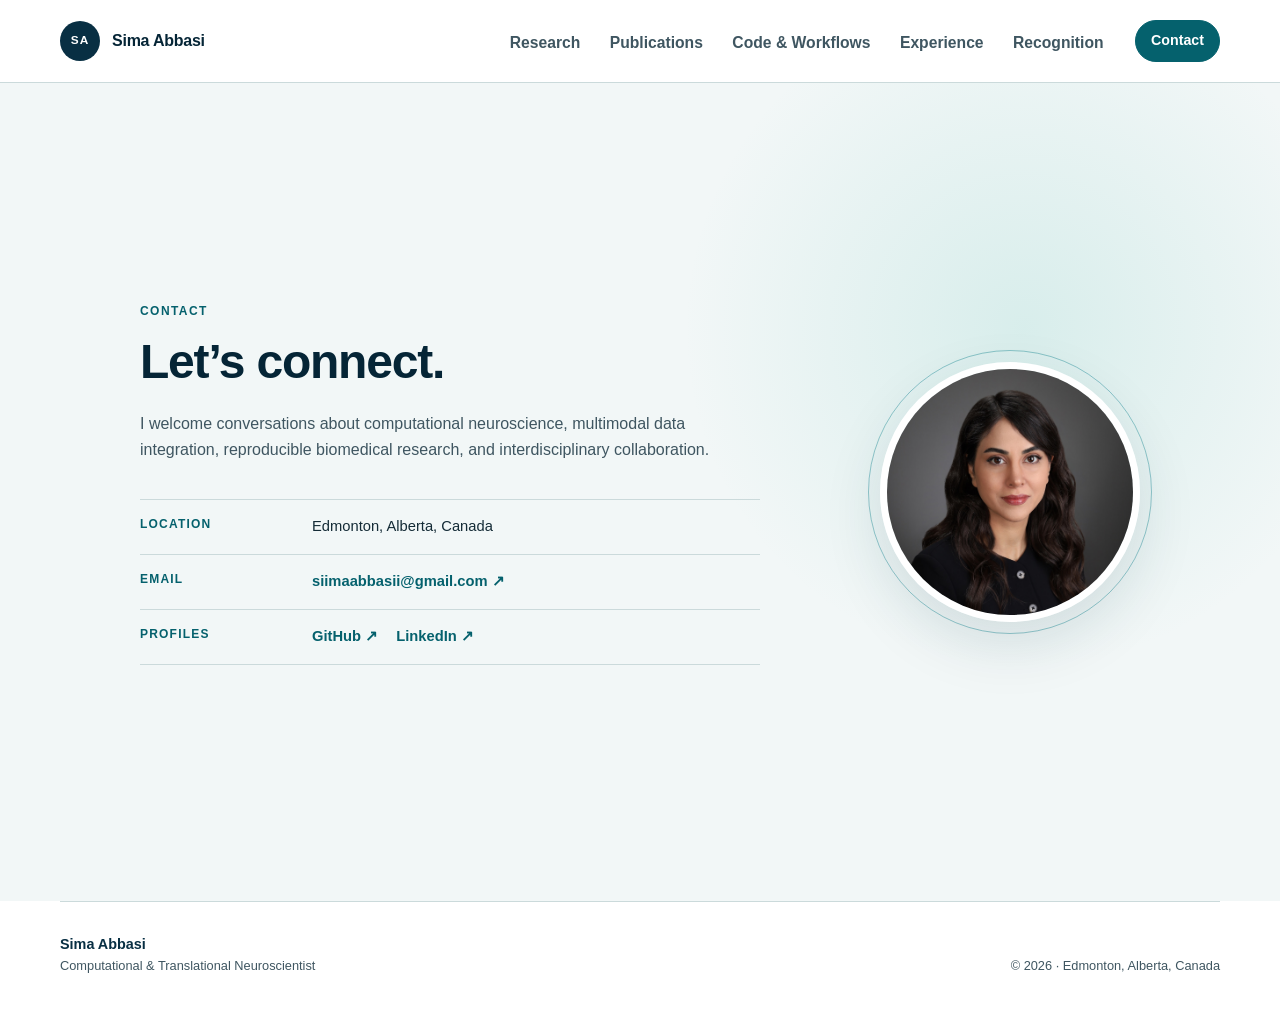
==== contact.html @ 35cd82ed "Redesign professional portfolio website" ====
<!doctype html>
<html lang="en">
<head>
  <meta charset="utf-8">
  <meta name="viewport" content="width=device-width, initial-scale=1">
  <title>Contact | Sima Abbasi</title>
  <meta name="description" content="Contact Sima Abbasi about computational neuroscience, multimodal biomedical research, and scientific collaboration.">
  <meta name="author" content="Sima Abbasi">
  <meta name="theme-color" content="#0b4f6c">
  <meta property="og:type" content="website">
  <meta property="og:title" content="Contact | Sima Abbasi">
  <meta property="og:description" content="Contact and professional profiles for Sima Abbasi.">
  <meta property="og:url" content="https://sabbasii.github.io/contact.html">
  <meta property="og:image" content="https://sabbasii.github.io/images/sima-abbasi-habashi.jpg">
  <link rel="canonical" href="https://sabbasii.github.io/contact.html">
  <link rel="icon" href="favicon.svg" type="image/svg+xml">
  <link rel="stylesheet" href="style.css?v=20260731-9">
</head>
<body class="inner-page">
  <a class="skip-link" href="#main-content">Skip to content</a>
  <header class="site-header">
    <div class="nav-shell">
      <a class="wordmark" href="index.html" aria-label="Sima Abbasi, home">
        <span class="wordmark-mark" aria-hidden="true">SA</span>
        <span>Sima Abbasi</span>
      </a>
      <nav class="site-nav" aria-label="Primary navigation">
        <a href="research.html">Research</a>
        <a href="publications.html">Publications</a>
        <a href="software.html">Code &amp; Workflows</a>
        <a href="experience.html">Experience</a>
        <a href="recognition.html">Recognition</a>
        <a class="nav-contact" href="contact.html" aria-current="page">Contact</a>
      </nav>
    </div>
  </header>

  <main id="main-content">
    <section class="contact-page">
      <div class="contact-page-shell">
        <div>
          <p class="eyebrow">Contact</p>
          <h1>Let’s connect.</h1>
          <p class="contact-page-lede">
            I welcome conversations about computational neuroscience, multimodal data integration,
            reproducible biomedical research, and interdisciplinary collaboration.
          </p>
          <dl class="contact-details">
            <div>
              <dt>Location</dt>
              <dd>Edmonton, Alberta, Canada</dd>
            </div>
            <div>
              <dt>Email</dt>
              <dd><a href="https://mail.google.com/mail/?view=cm&amp;fs=1&amp;to=siimaabbasii@gmail.com" target="_blank" rel="noopener noreferrer">siimaabbasii@gmail.com ↗</a></dd>
            </div>
            <div>
              <dt>Profiles</dt>
              <dd>
                <a href="https://github.com/sabbasii" target="_blank" rel="noopener noreferrer">GitHub ↗</a>
                <a href="https://www.linkedin.com/in/simaabbasi" target="_blank" rel="noopener noreferrer">LinkedIn ↗</a>
              </dd>
            </div>
          </dl>
        </div>
        <div class="contact-portrait-frame">
          <img src="images/sima-abbasi-habashi.jpg" alt="Sima Abbasi" width="1120" height="1400">
        </div>
      </div>
    </section>
  </main>

  <footer class="site-footer">
    <div>
      <p><strong>Sima Abbasi</strong></p>
      <p>Computational &amp; Translational Neuroscientist</p>
    </div>
    <p>© 2026 · Edmonton, Alberta, Canada</p>
  </footer>
</body>
</html>
---- style.css ----
:root {
  --ink: #142b36;
  --ink-soft: #3f5661;
  --navy: #082f43;
  --navy-deep: #052536;
  --teal: #087f8c;
  --teal-dark: #05616d;
  --aqua: #70c7bd;
  --paper: #ffffff;
  --mist: #f2f7f7;
  --tint: #e8f2f2;
  --line: #cbdadb;
  --line-dark: rgba(255, 255, 255, 0.18);
  --white: #ffffff;
  --shadow: 0 22px 60px rgba(8, 47, 67, 0.12);
  --shell: min(1160px, calc(100% - 48px));
  --radius: 3px;
  --font: Inter, ui-sans-serif, -apple-system, BlinkMacSystemFont, "Segoe UI", sans-serif;
  --text-xs: 0.75rem;
  --text-sm: 0.88rem;
  --text-base: 1rem;
  --text-lg: 1.08rem;
  --title-sm: 1.22rem;
  --title-md: clamp(1.65rem, 2.5vw, 2.1rem);
  --title-lg: clamp(2.1rem, 4.5vw, 2.85rem);
  --title-display: clamp(2.35rem, 5vw, 3.15rem);
}

*,
*::before,
*::after {
  box-sizing: border-box;
}

html {
  scroll-behavior: smooth;
}

body {
  margin: 0;
  background: var(--paper);
  color: var(--ink);
  font-family: var(--font);
  font-size: 17px;
  line-height: 1.62;
  -webkit-font-smoothing: antialiased;
  text-rendering: optimizeLegibility;
}

img {
  display: block;
  max-width: 100%;
}

a {
  color: var(--teal-dark);
  text-underline-offset: 0.18em;
  text-decoration-thickness: 1px;
}

a:hover {
  color: var(--navy);
}

:focus-visible {
  outline: 3px solid #f2b84b;
  outline-offset: 4px;
}

p,
h1,
h2,
h3,
dl,
dd {
  margin-top: 0;
}

h1,
h2,
h3 {
  color: var(--navy-deep);
  font-weight: 700;
  letter-spacing: -0.025em;
  line-height: 1.14;
}

h2 {
  font-size: var(--title-md);
}

h3 {
  font-size: var(--title-sm);
}

.skip-link {
  position: fixed;
  z-index: 1000;
  top: 12px;
  left: 12px;
  padding: 10px 16px;
  background: var(--white);
  color: var(--navy);
  font-weight: 700;
  transform: translateY(-160%);
}

.skip-link:focus {
  transform: translateY(0);
}

.visually-hidden {
  position: absolute !important;
  width: 1px !important;
  height: 1px !important;
  padding: 0 !important;
  margin: -1px !important;
  overflow: hidden !important;
  clip: rect(0, 0, 0, 0) !important;
  white-space: nowrap !important;
  border: 0 !important;
}

.site-header {
  position: relative;
  z-index: 20;
  border-bottom: 1px solid var(--line);
  background: rgba(255, 255, 255, 0.97);
}

.nav-shell {
  width: var(--shell);
  min-height: 82px;
  margin: 0 auto;
  display: flex;
  align-items: center;
  justify-content: space-between;
  gap: 36px;
}

.wordmark {
  flex: 0 0 auto;
  display: inline-flex;
  align-items: center;
  gap: 12px;
  color: var(--navy-deep);
  font-size: 1rem;
  font-weight: 750;
  letter-spacing: -0.015em;
  text-decoration: none;
}

.wordmark-mark {
  width: 40px;
  height: 40px;
  display: grid;
  place-items: center;
  border-radius: 50%;
  background: var(--navy);
  color: var(--white);
  font-size: 0.74rem;
  letter-spacing: 0.08em;
}

.site-nav {
  display: flex;
  align-items: center;
  gap: clamp(18px, 2.3vw, 32px);
  font-size: 0.89rem;
  font-weight: 650;
  white-space: nowrap;
}

.site-nav > a:not(.nav-contact) {
  font-size: 0.98rem;
}

.site-nav a {
  position: relative;
  padding: 28px 0 24px;
  color: var(--ink-soft);
  text-decoration: none;
}

.site-nav a::after {
  position: absolute;
  right: 0;
  bottom: -1px;
  left: 0;
  height: 3px;
  background: var(--teal);
  content: "";
  transform: scaleX(0);
  transform-origin: center;
  transition: transform 160ms ease;
}

.site-nav a:hover,
.site-nav a[aria-current="page"] {
  color: var(--navy);
}

.site-nav a:hover::after,
.site-nav a[aria-current="page"]::after {
  transform: scaleX(1);
}

.site-nav .nav-contact {
  margin-left: 2px;
  padding: 8px 15px;
  border: 1px solid var(--teal-dark);
  border-radius: 999px;
  color: var(--teal-dark);
}

.site-nav .nav-contact::after {
  display: none;
}

.site-nav .nav-contact:hover,
.site-nav .nav-contact[aria-current="page"] {
  background: var(--teal-dark);
  color: var(--white);
}

.hero {
  position: relative;
  overflow: hidden;
  border-bottom: 1px solid var(--line);
  background:
    linear-gradient(rgba(8, 127, 140, 0.055) 1px, transparent 1px),
    linear-gradient(90deg, rgba(8, 127, 140, 0.055) 1px, transparent 1px),
    linear-gradient(135deg, #f8fbfb 0%, #eaf3f3 100%);
  background-size: 44px 44px, 44px 44px, auto;
}

.hero::after {
  position: absolute;
  right: -130px;
  bottom: -250px;
  width: 550px;
  height: 550px;
  border: 1px solid rgba(8, 127, 140, 0.18);
  border-radius: 50%;
  content: "";
}

.hero-shell {
  position: relative;
  z-index: 1;
  width: var(--shell);
  min-height: 640px;
  margin: 0 auto;
  padding: 76px 0 78px;
  display: grid;
  grid-template-columns: minmax(0, 1.25fr) minmax(270px, 0.75fr);
  align-items: center;
  gap: clamp(54px, 8vw, 110px);
}

.hero-copy {
  max-width: 720px;
}

.hero-copy h1 {
  margin-bottom: 12px;
  font-size: var(--title-display);
}

.hero-role {
  margin-bottom: 26px;
  color: var(--teal-dark);
  font-size: clamp(1rem, 1.7vw, 1.15rem);
  font-weight: 700;
  letter-spacing: 0.005em;
}

.hero-lede {
  max-width: 690px;
  margin-bottom: 30px;
  color: var(--ink-soft);
  font-size: clamp(1.04rem, 1.55vw, 1.14rem);
  line-height: 1.68;
}

.hero-methods {
  margin-bottom: 32px;
  display: grid;
  gap: 13px;
}

.hero-methods div {
  display: grid;
  grid-template-columns: 150px 1fr;
  gap: 18px;
  padding-top: 12px;
  border-top: 1px solid var(--line);
}

.hero-methods dt,
.eyebrow,
.project-kicker,
.software-topline,
.timeline-date,
.pub-year {
  color: var(--teal-dark);
  font-size: var(--text-xs);
  font-weight: 800;
  letter-spacing: 0.12em;
  text-transform: uppercase;
}

.hero-methods dt {
  font-size: 0.8rem;
}

.hero-methods dd {
  margin-bottom: 0;
  color: var(--ink);
  font-size: 1rem;
  font-weight: 600;
}

.hero-actions {
  display: flex;
  flex-wrap: wrap;
  gap: 12px;
}

.button {
  display: inline-flex;
  min-height: 46px;
  align-items: center;
  justify-content: center;
  padding: 10px 19px;
  border: 1px solid var(--navy);
  border-radius: var(--radius);
  font-size: var(--text-sm);
  font-weight: 750;
  text-decoration: none;
  transition: background 160ms ease, color 160ms ease, transform 160ms ease;
}

.button:hover {
  transform: translateY(-1px);
}

.button-primary {
  background: var(--navy);
  color: var(--white);
}

.button-primary:hover {
  background: var(--teal-dark);
  color: var(--white);
}

.portrait-wrap {
  position: relative;
  justify-self: center;
  width: min(100%, 326px);
  padding-top: 24px;
}

.portrait-frame {
  position: relative;
  width: min(100%, 286px);
  margin: 0 auto;
}

.portrait-accent {
  position: absolute;
  inset: -11px;
  border: 1px solid rgba(8, 127, 140, 0.38);
  border-radius: 50%;
}

.portrait {
  position: relative;
  z-index: 1;
  width: 286px;
  height: 286px;
  aspect-ratio: 1;
  border: 7px solid var(--white);
  border-radius: 50%;
  box-shadow: var(--shadow);
  object-fit: cover;
  object-position: 50% 25%;
}

.portrait-caption {
  position: relative;
  z-index: 2;
  width: calc(100% - 34px);
  margin: -28px auto 0;
  padding: 13px 17px;
  border-left: 3px solid var(--aqua);
  background: var(--navy);
  box-shadow: 0 12px 30px rgba(8, 47, 67, 0.18);
  color: var(--white);
  line-height: 1.35;
}

.portrait-caption span,
.portrait-caption strong {
  display: block;
}

.portrait-caption span {
  color: #b9dad9;
  font-size: 0.74rem;
  letter-spacing: 0.1em;
  text-transform: uppercase;
}

.portrait-caption strong {
  margin-top: 3px;
  font-size: var(--text-sm);
}

.profile-links {
  margin: 25px 0 0;
  padding: 0;
  list-style: none;
  color: var(--ink-soft);
  font-size: 0.84rem;
  text-align: center;
}

.profile-links > li:first-child span {
  color: var(--teal-dark);
  font-weight: 750;
}

.portrait-socials {
  margin-top: 11px;
  display: flex;
  flex-wrap: wrap;
  justify-content: center;
  gap: 8px;
}

.portrait-socials a {
  display: inline-flex;
  min-height: 34px;
  align-items: center;
  padding: 5px 11px;
  border: 1px solid #a9c3c5;
  border-radius: 999px;
  background: rgba(255, 255, 255, 0.74);
  color: var(--navy);
  font-size: 0.77rem;
  font-weight: 750;
  text-decoration: none;
}

.portrait-socials a:hover {
  border-color: var(--teal-dark);
  background: var(--white);
}

.section {
  padding: 88px 0;
}

.section-shell {
  width: var(--shell);
  margin: 0 auto;
}

.section-heading {
  max-width: 760px;
  margin-bottom: 42px;
}

.section-heading h2 {
  margin-bottom: 17px;
}

.section-heading > p:last-child {
  color: var(--ink-soft);
}

.section-intro .section-heading > p:last-child {
  font-size: 1.06rem;
  line-height: 1.68;
}

.eyebrow {
  margin-bottom: 13px;
}

.focus-grid {
  display: grid;
  grid-template-columns: repeat(3, minmax(0, 1fr));
  border-top: 1px solid var(--line);
  border-bottom: 1px solid var(--line);
}

.focus-card {
  min-height: 280px;
  padding: 30px 32px 35px;
  border-right: 1px solid var(--line);
}

.focus-card:last-child {
  border-right: 0;
}

.card-number {
  display: inline-block;
  margin-bottom: 36px;
  color: var(--teal);
  font-family: ui-monospace, SFMono-Regular, Menlo, monospace;
  font-size: 0.82rem;
}

.focus-card h3 {
  margin-bottom: 14px;
  font-size: 1.3rem;
}

.focus-card p {
  margin-bottom: 0;
  color: var(--ink-soft);
  font-size: 1.02rem;
  line-height: 1.66;
}

.section-cta,
.text-link {
  display: inline-flex;
  align-items: center;
  gap: 8px;
  margin-top: 30px;
  color: var(--teal-dark);
  font-size: var(--text-sm);
  font-weight: 800;
  text-decoration: none;
}

.section-cta:hover,
.text-link:hover {
  text-decoration: underline;
}

.page-hero {
  padding: 76px 0 68px;
  border-bottom: 1px solid var(--line);
  background:
    linear-gradient(90deg, rgba(8, 127, 140, 0.055) 1px, transparent 1px),
    linear-gradient(#f8fbfb, #edf5f5);
  background-size: 52px 100%, auto;
}

.page-hero .section-shell {
  max-width: 1160px;
}

.page-hero h1 {
  max-width: 900px;
  margin-bottom: 18px;
  font-size: var(--title-lg);
}

.page-hero p:last-child {
  max-width: 790px;
  margin-bottom: 0;
  color: var(--ink-soft);
  font-size: clamp(0.98rem, 1.5vw, 1.08rem);
}

.page-content {
  min-height: 52vh;
}

.section-tint {
  background: var(--mist);
}

.section-dark,
.page-hero-dark {
  background: var(--navy-deep);
  color: #d8e6e8;
}

.page-hero-dark {
  border-bottom-color: var(--line-dark);
  background:
    linear-gradient(rgba(112, 199, 189, 0.06) 1px, transparent 1px),
    linear-gradient(90deg, rgba(112, 199, 189, 0.06) 1px, transparent 1px),
    var(--navy-deep);
  background-size: 44px 44px;
}

.page-hero-dark h1,
.section-dark h2,
.section-dark h3 {
  color: var(--white);
}

.page-hero-dark p:last-child {
  color: #c7d9dc;
}

.page-hero-dark .eyebrow,
.section-dark .eyebrow {
  color: var(--aqua);
}

.publications-page main {
  overflow: hidden;
  background: #f8fbfb;
}

.publications-page,
.output-hero-shell > *,
.output-card > *,
.output-copy {
  min-width: 0;
}

.publications-page .section-shell {
  width: min(1160px, calc(100vw - 48px));
}

.output-hero {
  position: relative;
  overflow: hidden;
  border-bottom: 0;
  background:
    radial-gradient(circle at 84% 15%, rgba(112, 199, 189, 0.2), transparent 28%),
    linear-gradient(120deg, #052536 0%, #083b4c 68%, #075f67 100%);
  color: #dce9eb;
}

.output-hero::after {
  position: absolute;
  width: 420px;
  height: 420px;
  right: -180px;
  bottom: -280px;
  border: 1px solid rgba(112, 199, 189, 0.28);
  border-radius: 50%;
  box-shadow: 0 0 0 58px rgba(112, 199, 189, 0.035), 0 0 0 116px rgba(112, 199, 189, 0.025);
  content: "";
  pointer-events: none;
}

.output-hero-shell {
  position: relative;
  z-index: 1;
  display: grid;
  grid-template-columns: minmax(0, 1.15fr) minmax(370px, 0.85fr);
  align-items: end;
  gap: 70px;
}

.output-hero h1 {
  max-width: 760px;
  color: var(--white);
}

.output-hero .eyebrow {
  color: var(--aqua);
}

.output-hero > .section-shell > div > p:last-child {
  max-width: 700px;
  margin-bottom: 0;
  color: #c9dade;
}

.output-summary {
  margin: 0;
  display: grid;
  grid-template-columns: repeat(3, 1fr);
  border-top: 1px solid rgba(255, 255, 255, 0.22);
  border-bottom: 1px solid rgba(255, 255, 255, 0.22);
}

.output-summary div {
  padding: 18px 15px 20px;
  border-right: 1px solid rgba(255, 255, 255, 0.16);
}

.output-summary div:first-child {
  padding-left: 0;
}

.output-summary div:last-child {
  padding-right: 0;
  border-right: 0;
}

.output-summary dt {
  color: var(--white);
  font-size: 1.65rem;
  font-weight: 750;
  letter-spacing: -0.04em;
  line-height: 1;
}

.output-summary dd {
  margin: 8px 0 0;
  color: #bcd0d4;
  font-size: 0.78rem;
  font-weight: 650;
  line-height: 1.35;
}

.output-section {
  position: relative;
  background: #f8fbfb;
}

.output-section-heading {
  display: flex;
  align-items: end;
  justify-content: space-between;
  gap: 48px;
  margin-bottom: 34px;
}

.output-section-heading h2 {
  margin-bottom: 9px;
}

.output-section-heading p:last-child {
  margin-bottom: 0;
  color: var(--ink-soft);
  font-size: var(--text-sm);
}

.output-count {
  color: transparent;
  font-size: clamp(3rem, 6vw, 4.8rem);
  font-weight: 800;
  letter-spacing: -0.08em;
  line-height: 0.8;
  -webkit-text-stroke: 1px #a9c8ca;
  user-select: none;
}

.output-list {
  margin: 0;
  padding: 0;
  display: grid;
  gap: 17px;
  list-style: none;
  counter-reset: output;
}

.output-card {
  position: relative;
  display: grid;
  grid-template-columns: 108px minmax(0, 1fr);
  overflow: hidden;
  border: 1px solid #c9dcdc;
  border-radius: 14px;
  background: rgba(255, 255, 255, 0.95);
  box-shadow: 0 12px 32px rgba(8, 47, 67, 0.055);
  transition: border-color 180ms ease, box-shadow 180ms ease, transform 180ms ease;
}

.output-card::before {
  position: absolute;
  top: 0;
  bottom: 0;
  left: 0;
  width: 4px;
  background: linear-gradient(var(--teal), var(--aqua));
  content: "";
}

.output-card:hover {
  border-color: #91bdbf;
  box-shadow: 0 18px 42px rgba(8, 47, 67, 0.105);
  transform: translateY(-2px);
}

.output-marker {
  display: flex;
  flex-direction: column;
  justify-content: space-between;
  padding: 26px 22px 23px 25px;
  border-right: 1px solid #d8e5e5;
  background: linear-gradient(145deg, rgba(232, 242, 242, 0.78), rgba(255, 255, 255, 0.55));
}

.output-number {
  color: #9db5b7;
  font-family: ui-monospace, SFMono-Regular, Menlo, monospace;
  font-size: 0.74rem;
  font-weight: 700;
  letter-spacing: 0.1em;
}

.output-copy {
  padding: 25px 31px 27px;
}

.output-authors,
.output-copy .citation {
  color: var(--ink-soft);
  font-size: var(--text-sm);
}

.output-authors {
  margin-bottom: 7px;
}

.output-authors strong {
  color: var(--teal-dark);
}

.output-copy .publication-title {
  display: inline-block;
  max-width: 970px;
  margin: 0;
  color: var(--navy-deep);
  font-size: 1.04rem;
  font-weight: 750;
  line-height: 1.42;
  text-decoration-color: #8db8bb;
  text-decoration-thickness: 1px;
}

.output-copy p.publication-title {
  display: block;
}

.output-copy .citation {
  margin: 9px 0 0;
}

.doi-link {
  display: inline-block;
  margin-left: 6px;
  color: var(--teal-dark);
  font-family: ui-monospace, SFMono-Regular, Menlo, monospace;
  font-size: 0.74rem;
  font-style: normal;
  font-weight: 800;
  letter-spacing: 0.08em;
  text-decoration: none;
}

.conference-section {
  border-top: 1px solid #cedfdf;
  background:
    linear-gradient(135deg, rgba(255, 255, 255, 0.72), transparent 42%),
    #eaf3f3;
}

.conference-section .eyebrow,
.conference-list .pub-year,
.conference-list .output-authors strong {
  color: #b85f05;
}

.conference-section .output-count {
  -webkit-text-stroke-color: #d2b38e;
}

.conference-list .output-card::before {
  background: linear-gradient(#ce6b06, #f2b84b);
}

.conference-list .output-marker {
  background: linear-gradient(145deg, rgba(255, 243, 222, 0.8), rgba(255, 255, 255, 0.58));
}

.output-card-provisional {
  border-style: dashed;
}

.status-note {
  display: inline-block;
  margin-left: 5px;
  color: #855019;
  font-size: 0.8rem;
  font-weight: 650;
}

.manuscript-section {
  padding-top: 78px;
  background: var(--navy-deep);
}

.work-in-progress {
  position: relative;
  display: grid;
  grid-template-columns: minmax(240px, 0.37fr) minmax(0, 1fr);
  gap: 60px;
  overflow: hidden;
  padding: 46px;
  border: 1px solid rgba(112, 199, 189, 0.25);
  border-radius: 16px;
  background:
    radial-gradient(circle at 0 0, rgba(112, 199, 189, 0.13), transparent 35%),
    #082f43;
  box-shadow: 0 24px 60px rgba(0, 0, 0, 0.18);
}

.manuscript-heading h2 {
  margin-bottom: 14px;
  color: var(--white);
  font-size: 1.65rem;
}

.manuscript-heading .eyebrow {
  color: var(--aqua);
}

.manuscript-heading > p:last-child {
  margin-bottom: 0;
  color: #b8ced2;
  font-size: 0.87rem;
}

.manuscript-list {
  margin: 0;
  padding: 0;
  list-style: none;
}

.manuscript-list li {
  display: grid;
  grid-template-columns: 34px minmax(0, 1fr);
  gap: 17px;
  padding: 0 0 22px;
  margin-bottom: 22px;
  border-bottom: 1px solid rgba(255, 255, 255, 0.14);
}

.manuscript-list li:last-child {
  padding-bottom: 0;
  margin-bottom: 0;
  border-bottom: 0;
}

.manuscript-list li > span {
  color: var(--aqua);
  font-family: ui-monospace, SFMono-Regular, Menlo, monospace;
  font-size: 0.74rem;
  font-weight: 800;
}

.manuscript-list strong {
  display: block;
  margin-bottom: 5px;
  color: var(--white);
  font-size: 0.96rem;
  line-height: 1.45;
}

.manuscript-list p {
  margin: 0;
  color: #b8ced2;
  font-size: 0.86rem;
}

.software-grid {
  display: grid;
  grid-template-columns: minmax(0, 1fr);
  gap: 24px;
}

.software-card {
  display: flex;
  min-height: 300px;
  flex-direction: column;
  padding: 34px;
  border: 1px solid var(--line-dark);
  background: rgba(255, 255, 255, 0.035);
}

.software-card-featured {
  background:
    radial-gradient(circle at 92% 12%, rgba(112, 199, 189, 0.12), transparent 34%),
    rgba(255, 255, 255, 0.045);
}

.software-card h3 {
  max-width: 760px;
}

.software-card > p {
  max-width: 920px;
}

.software-topline {
  display: flex;
  align-items: center;
  justify-content: space-between;
  gap: 20px;
  color: var(--aqua);
}

.software-topline a {
  color: var(--white);
  font-size: 0.76rem;
  text-decoration: none;
}

.software-links {
  display: flex;
  flex-wrap: wrap;
  justify-content: flex-end;
  gap: 16px;
}

.software-card h3 {
  margin: 38px 0 17px;
  font-size: 1.3rem;
}

.software-card > p {
  margin-bottom: 25px;
  color: #bfd0d4;
  font-size: 0.95rem;
}

.tag-list {
  margin: auto 0 0;
  padding: 0;
  display: flex;
  flex-wrap: wrap;
  gap: 7px;
  list-style: none;
}

.tag-list li {
  padding: 4px 9px;
  border: 1px solid rgba(112, 199, 189, 0.35);
  border-radius: 999px;
  color: #dcebec;
  font-family: ui-monospace, SFMono-Regular, Menlo, monospace;
  font-size: 0.72rem;
}

.light-link {
  color: var(--aqua);
}

.timeline {
  border-top: 1px solid var(--line);
}

.timeline-item {
  display: grid;
  grid-template-columns: 180px minmax(0, 1fr);
  gap: 46px;
  padding: 31px 0 34px;
  border-bottom: 1px solid var(--line);
}

.timeline-item h3 {
  margin-bottom: 6px;
}

.timeline-place {
  margin-bottom: 12px;
  color: var(--teal-dark);
  font-size: 0.9rem;
  font-weight: 700;
}

.timeline-item div > p:not(.timeline-place) {
  max-width: 840px;
  margin-bottom: 0;
  color: var(--ink-soft);
  font-size: 0.95rem;
}

.timeline-item .timeline-detail {
  margin-top: 10px;
}

.education-grid {
  margin-top: 74px;
  display: grid;
  grid-template-columns: repeat(3, minmax(0, 1fr));
  border-top: 4px solid var(--navy);
  background: var(--mist);
}

.education-grid article {
  min-height: 220px;
  padding: 27px 28px;
  border-right: 1px solid var(--line);
}

.education-grid article:last-child {
  border-right: 0;
}

.education-grid span {
  color: var(--teal-dark);
  font-size: 0.76rem;
  font-weight: 800;
  letter-spacing: 0.1em;
}

.education-grid h3 {
  margin: 20px 0 7px;
}

.education-grid p {
  color: var(--ink-soft);
  font-size: 0.9rem;
}

.education-grid .text-link {
  margin-top: 8px;
}

.recognition-grid {
  display: grid;
  grid-template-columns: repeat(2, minmax(0, 1fr));
  gap: clamp(50px, 8vw, 100px);
}

.recognition-grid h2 {
  margin-bottom: 28px;
  font-size: 1.55rem;
}

.clean-list {
  margin: 0;
  padding: 0;
  list-style: none;
  border-top: 1px solid var(--line);
}

.clean-list li {
  padding: 17px 0;
  border-bottom: 1px solid var(--line);
  color: var(--ink);
  font-size: 0.93rem;
}

.clean-list span {
  display: block;
  margin-bottom: 3px;
  color: var(--teal-dark);
  font-family: ui-monospace, SFMono-Regular, Menlo, monospace;
  font-size: 0.74rem;
  font-weight: 800;
}

.contact-page {
  min-height: calc(100vh - 82px);
  padding: 78px 0;
  display: grid;
  align-items: center;
  background:
    radial-gradient(circle at 80% 30%, rgba(112, 199, 189, 0.2), transparent 29%),
    var(--mist);
}

.contact-page-shell {
  width: min(1000px, calc(100% - 48px));
  margin: 0 auto;
  display: grid;
  grid-template-columns: minmax(0, 1fr) 260px;
  align-items: center;
  gap: clamp(55px, 10vw, 120px);
}

.contact-page h1 {
  margin-bottom: 22px;
  font-size: clamp(2.1rem, 4.5vw, 3rem);
}

.contact-page-lede {
  max-width: 660px;
  margin-bottom: 36px;
  color: var(--ink-soft);
  font-size: var(--text-base);
}

.contact-details {
  border-top: 1px solid var(--line);
}

.contact-details > div {
  display: grid;
  grid-template-columns: 110px minmax(0, 1fr);
  gap: 22px;
  padding: 15px 0;
  border-bottom: 1px solid var(--line);
}

.contact-details dt {
  color: var(--teal-dark);
  font-size: var(--text-xs);
  font-weight: 800;
  letter-spacing: 0.1em;
  text-transform: uppercase;
}

.contact-details dd {
  margin-bottom: 0;
  color: var(--ink);
  font-size: 0.92rem;
}

.contact-details dd a {
  display: inline-block;
  margin-right: 14px;
  font-weight: 700;
  text-decoration: none;
}

.contact-portrait-frame {
  position: relative;
}

.contact-portrait-frame::before {
  position: absolute;
  inset: -12px;
  border: 1px solid rgba(8, 127, 140, 0.4);
  border-radius: 50%;
  content: "";
}

.contact-portrait-frame img {
  position: relative;
  width: 260px;
  height: 260px;
  aspect-ratio: 1;
  border: 7px solid var(--white);
  border-radius: 50%;
  box-shadow: var(--shadow);
  object-fit: cover;
  object-position: 50% 25%;
}

/* Research page */
.research-intro {
  padding: 46px 0 35px;
  border-bottom: 1px solid #d0e0e7;
  background: #f3fafc;
}

.research-intro .section-shell,
.research-page .section-shell {
  width: min(1880px, calc(100% - 80px));
}

.research-intro h1 {
  margin-bottom: 12px;
  font-size: clamp(1.95rem, 3.5vw, 2.45rem);
}

.research-intro p:last-child {
  max-width: 840px;
  margin-bottom: 0;
  color: #49657d;
  font-size: 1rem;
}

.research-page {
  padding: 34px 0 86px;
  background: #f3fafc;
}

.research-workflows {
  display: grid;
  gap: 64px;
}

.workflow-card {
  overflow: hidden;
  border: 1px solid #d0e0e8;
  border-radius: 22px;
  background: var(--white);
  box-shadow: 0 18px 48px rgba(40, 79, 103, 0.08);
}

.workflow-bar {
  min-height: 86px;
  padding: 22px 38px;
  display: flex;
  align-items: center;
  justify-content: space-between;
  gap: 24px;
  border-bottom: 1px solid #d0e0e8;
  background: #ffffff;
}

.workflow-bar p {
  margin-bottom: 0;
  color: #466482;
  font-size: 0.92rem;
  font-weight: 750;
}

.workflow-bar .workflow-status {
  display: inline-flex;
  align-items: center;
  gap: 10px;
  color: #087e8b;
  font-size: 0.78rem;
  font-weight: 850;
  letter-spacing: 0.13em;
  text-transform: uppercase;
}

.workflow-status span {
  width: 11px;
  height: 11px;
  border-radius: 50%;
  background: #2fab82;
  box-shadow: 0 0 0 6px rgba(47, 171, 130, 0.13);
}

.workflow-card-cphi .workflow-status span {
  background: #d97700;
  box-shadow: 0 0 0 6px rgba(217, 119, 0, 0.12);
}

.workflow-main {
  min-height: 620px;
  padding: clamp(70px, 5.4vw, 104px) clamp(62px, 5vw, 92px);
  display: grid;
  grid-template-columns: minmax(0, 0.9fr) minmax(0, 1.1fr);
  align-items: center;
  gap: clamp(90px, 9vw, 170px);
  background: #ffffff;
}

.workflow-number {
  margin-bottom: 43px;
  color: #087e8b;
  font-family: ui-monospace, SFMono-Regular, Menlo, monospace;
  font-size: 0.78rem;
  font-weight: 800;
  letter-spacing: 0.14em;
  text-transform: uppercase;
}

.workflow-intro h2 {
  max-width: 760px;
  margin-bottom: 27px;
  font-size: clamp(1.8rem, 2.6vw, 2.35rem);
  line-height: 1.18;
}

.workflow-intro > p:not(.workflow-number) {
  max-width: 720px;
  margin-bottom: 0;
  color: #466482;
  font-size: clamp(1rem, 1.2vw, 1.1rem);
  line-height: 1.68;
}

.workflow-points {
  margin: 0;
  padding: 0;
  list-style: none;
}

.workflow-points li {
  position: relative;
  padding: 0 0 40px 39px;
  color: #46617f;
  font-size: clamp(1rem, 1.2vw, 1.1rem);
  line-height: 1.68;
}

.workflow-points li + li {
  padding-top: 40px;
  border-top: 1px solid #d5e1e6;
}

.workflow-points li:last-child {
  padding-bottom: 0;
}

.workflow-points li::before {
  position: absolute;
  top: 0.66em;
  left: 0;
  width: 11px;
  height: 11px;
  border-radius: 50%;
  background: #d97700;
  content: "";
}

.workflow-points li + li::before {
  top: calc(40px + 0.66em);
}

.workflow-footer {
  min-height: 86px;
  padding: 25px clamp(62px, 5vw, 92px);
  border-top: 1px solid #d0e0e8;
  background: #eef6fa;
  margin-bottom: 0;
  color: #46617f;
  font-size: 0.9rem;
  font-style: italic;
}

.workflow-links {
  display: flex;
  flex-wrap: wrap;
  align-items: center;
  gap: 7px;
  font-style: normal;
}

.workflow-links a {
  color: #385f80;
  font-size: 0.92rem;
  font-weight: 650;
  text-decoration-thickness: 1px;
}

.site-footer {
  width: var(--shell);
  margin: 0 auto;
  padding: 31px 0 36px;
  display: flex;
  align-items: flex-end;
  justify-content: space-between;
  gap: 30px;
  border-top: 1px solid var(--line);
  color: var(--ink-soft);
  font-size: 0.8rem;
}

.site-footer p {
  margin-bottom: 0;
}

.site-footer strong {
  color: var(--navy);
  font-size: 0.9rem;
}

.site-footer a {
  font-weight: 700;
  text-decoration: none;
}

@media (max-width: 1100px) {
  .research-intro .section-shell,
  .research-page .section-shell {
    width: calc(100% - 36px);
  }

  .workflow-main {
    min-height: 0;
    grid-template-columns: 1fr;
    gap: 46px;
  }

  .workflow-intro h2,
  .workflow-intro > p:not(.workflow-number) {
    max-width: 760px;
  }
}

@media (max-width: 980px) {
  :root {
    --shell: min(100% - 36px, 1160px);
  }

  .nav-shell {
    min-height: auto;
    padding: 18px 0 0;
    display: block;
  }

  .wordmark {
    margin-bottom: 13px;
  }

  .site-nav {
    width: 100%;
    overflow-x: auto;
    gap: 24px;
    scrollbar-width: thin;
  }

  .site-nav a {
    padding: 11px 0 15px;
  }

  .site-nav .nav-contact {
    margin-bottom: 9px;
    padding: 6px 13px;
  }

  .hero-shell {
    min-height: auto;
    grid-template-columns: minmax(0, 1.2fr) minmax(220px, 0.65fr);
    gap: 45px;
    padding: 60px 0 70px;
  }

  .hero-methods div {
    grid-template-columns: 128px 1fr;
  }

  .portrait-frame,
  .portrait {
    width: 230px;
  }

  .portrait {
    height: 230px;
  }

  .focus-card {
    padding: 27px 22px 30px;
  }

  .output-hero-shell {
    grid-template-columns: minmax(0, 1fr);
    align-items: start;
    gap: 38px;
  }

  .output-summary {
    max-width: 620px;
  }
}

@media (max-width: 760px) {
  body {
    font-size: 16px;
  }

  .hero-shell,
  .contact-page-shell {
    grid-template-columns: 1fr;
  }

  .hero-shell {
    padding: 48px 0 58px;
  }

  .portrait-wrap {
    width: 290px;
    padding-top: 0;
    justify-self: start;
  }

  .focus-grid,
  .software-grid,
  .education-grid,
  .recognition-grid {
    grid-template-columns: 1fr;
  }

  .focus-card,
  .education-grid article {
    min-height: auto;
    border-right: 0;
    border-bottom: 1px solid var(--line);
  }

  .focus-card:last-child,
  .education-grid article:last-child {
    border-bottom: 0;
  }

  .card-number {
    margin-bottom: 20px;
  }

  .section {
    padding: 64px 0;
  }

  .page-hero {
    padding: 56px 0 52px;
  }

  .output-card,
  .timeline-item,
  .work-in-progress {
    grid-template-columns: minmax(0, 1fr);
    gap: 12px;
  }

  .work-in-progress {
    padding: 28px;
  }

  .output-section-heading {
    align-items: center;
  }

  .output-marker {
    flex-direction: row;
    padding: 14px 20px 12px 23px;
    border-right: 0;
    border-bottom: 1px solid #d8e5e5;
  }

  .output-copy {
    padding: 9px 22px 24px;
  }

  .timeline-date,
  .pub-year {
    margin-bottom: 0;
  }

  .workflow-main {
    grid-template-columns: 1fr;
    gap: 38px;
  }

  .workflow-bar {
    align-items: flex-start;
  }

  .workflow-intro h2 {
    max-width: 600px;
  }

  .contact-page {
    min-height: auto;
    padding: 65px 0;
  }

  .contact-portrait-frame {
    width: 220px;
    order: -1;
  }

  .contact-portrait-frame img {
    width: 220px;
    height: 220px;
  }

  .site-footer {
    align-items: flex-start;
    flex-direction: column;
  }
}

@media (max-width: 500px) {
  :root {
    --shell: calc(100% - 28px);
  }

  .wordmark-mark {
    width: 36px;
    height: 36px;
  }

  .site-nav {
    gap: 20px;
    font-size: 0.86rem;
  }

  .site-nav > a:not(.nav-contact) {
    font-size: 0.92rem;
  }

  .hero-copy h1 {
    font-size: 2.25rem;
  }

  .hero-methods div,
  .contact-details > div {
    grid-template-columns: 1fr;
    gap: 4px;
  }

  .portrait-wrap {
    width: 250px;
  }

  .portrait-frame,
  .portrait {
    width: 218px;
  }

  .portrait {
    height: 218px;
  }

  .portrait-socials {
    justify-content: flex-start;
  }

  .page-hero h1 {
    font-size: 2rem;
  }

  .publications-page .section-shell {
    width: calc(100vw - 28px);
  }

  .output-summary {
    grid-template-columns: 1fr;
    border-bottom: 0;
  }

  .output-summary div,
  .output-summary div:first-child,
  .output-summary div:last-child {
    display: grid;
    grid-template-columns: 48px 1fr;
    align-items: center;
    gap: 12px;
    padding: 12px 0;
    border-right: 0;
    border-bottom: 1px solid rgba(255, 255, 255, 0.16);
  }

  .output-summary dt {
    font-size: 1.4rem;
  }

  .output-summary dd {
    margin: 0;
  }

  .output-section-heading {
    align-items: flex-start;
    gap: 18px;
  }

  .output-count {
    display: none;
  }

  .output-copy .publication-title {
    font-size: 0.98rem;
    overflow-wrap: anywhere;
  }

  .manuscript-section {
    padding-top: 58px;
  }

  .manuscript-list li {
    grid-template-columns: 28px minmax(0, 1fr);
    gap: 11px;
  }

  .research-workflows {
    gap: 24px;
  }

  .workflow-card {
    border-radius: 11px;
  }

  .research-intro .section-shell,
  .research-page .section-shell {
    width: calc(100% - 28px);
  }

  .workflow-bar {
    padding: 15px 18px;
    flex-direction: column;
    gap: 5px;
  }

  .workflow-main {
    padding: 32px 20px 36px;
    gap: 34px;
  }

  .workflow-number {
    margin-bottom: 20px;
  }

  .workflow-intro h2 {
    font-size: 1.5rem;
  }

  .workflow-points li {
    padding-left: 21px;
  }

  .workflow-footer {
    padding: 15px 20px;
  }

  .software-card {
    min-height: 0;
    padding: 26px 22px;
  }

  .site-footer {
    width: calc(100% - 28px);
  }
}

@media (prefers-reduced-motion: reduce) {
  html {
    scroll-behavior: auto;
  }

  *,
  *::before,
  *::after {
    scroll-behavior: auto !important;
    transition-duration: 0.01ms !important;
  }
}
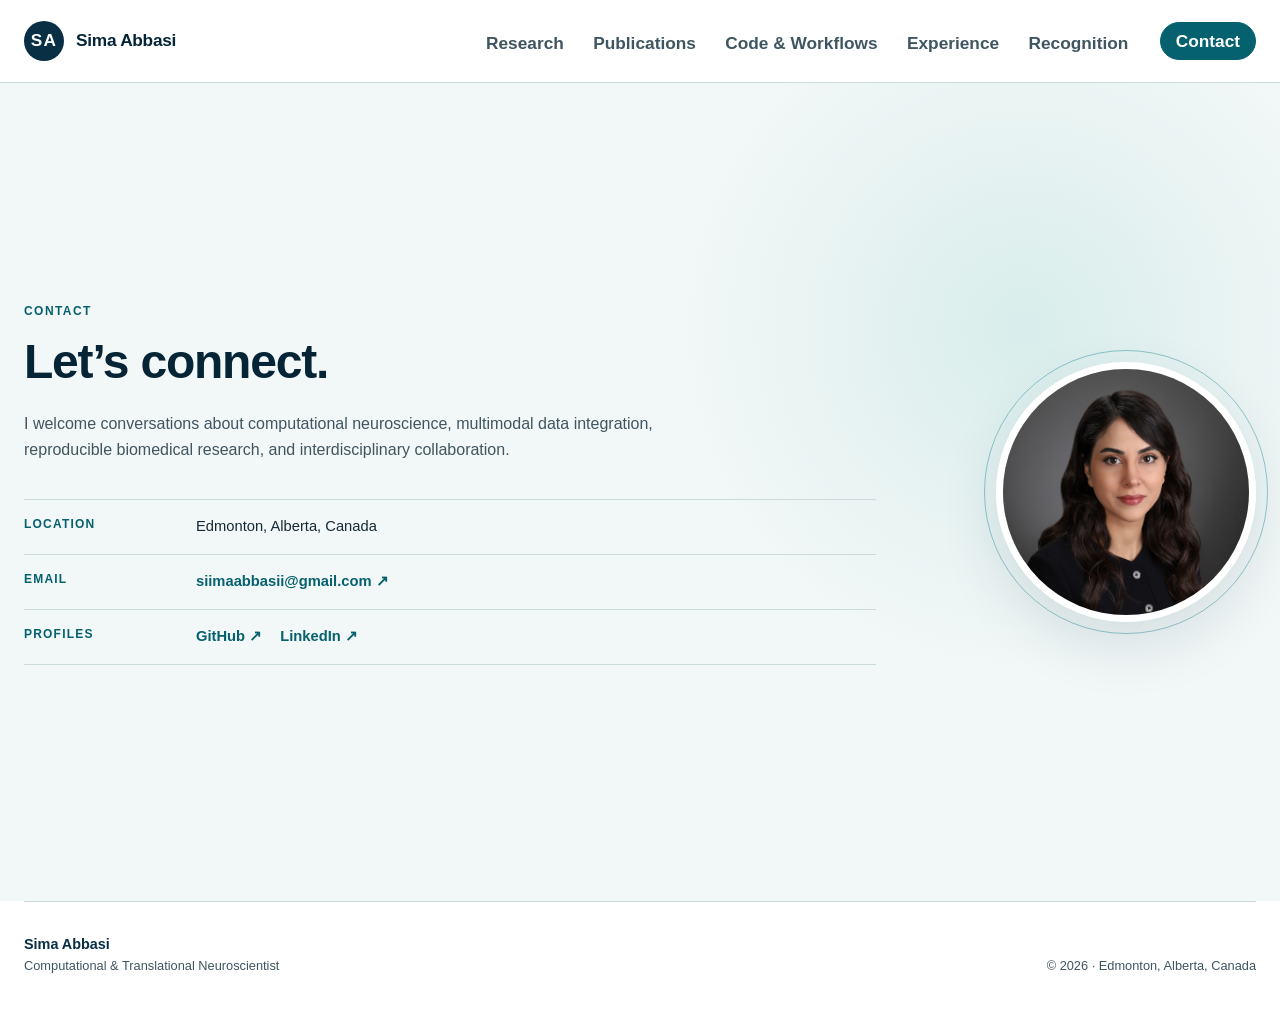
==== commit 47a2a42c: "Refine portfolio layout and research showcase" ====
--- a/contact.html
+++ b/contact.html
@@ -14,7 +14,7 @@
   <meta property="og:image" content="https://sabbasii.github.io/images/sima-abbasi-habashi.jpg">
   <link rel="canonical" href="https://sabbasii.github.io/contact.html">
   <link rel="icon" href="favicon.svg" type="image/svg+xml">
-  <link rel="stylesheet" href="style.css?v=20260731-9">
+  <link rel="stylesheet" href="style.css?v=20260801-12">
 </head>
 <body class="inner-page">
   <a class="skip-link" href="#main-content">Skip to content</a>
--- a/style.css
+++ b/style.css
@@ -13,7 +13,8 @@
   --line-dark: rgba(255, 255, 255, 0.18);
   --white: #ffffff;
   --shadow: 0 22px 60px rgba(8, 47, 67, 0.12);
-  --shell: min(1160px, calc(100% - 48px));
+  --shell: min(1320px, calc(100% - 48px));
+  --nav-font-size: 1.08rem;
   --radius: 3px;
   --font: Inter, ui-sans-serif, -apple-system, BlinkMacSystemFont, "Segoe UI", sans-serif;
   --text-xs: 0.75rem;
@@ -21,7 +22,7 @@
   --text-base: 1rem;
   --text-lg: 1.08rem;
   --title-sm: 1.22rem;
-  --title-md: clamp(1.65rem, 2.5vw, 2.1rem);
+  --title-md: clamp(1.55rem, 2.5vw, 2.1rem);
   --title-lg: clamp(2.1rem, 4.5vw, 2.85rem);
   --title-display: clamp(2.35rem, 5vw, 3.15rem);
 }
@@ -144,7 +145,7 @@
   align-items: center;
   gap: 12px;
   color: var(--navy-deep);
-  font-size: 1rem;
+  font-size: var(--nav-font-size);
   font-weight: 750;
   letter-spacing: -0.015em;
   text-decoration: none;
@@ -158,7 +159,7 @@
   border-radius: 50%;
   background: var(--navy);
   color: var(--white);
-  font-size: 0.74rem;
+  font-size: var(--nav-font-size);
   letter-spacing: 0.08em;
 }
 
@@ -166,13 +167,14 @@
   display: flex;
   align-items: center;
   gap: clamp(18px, 2.3vw, 32px);
-  font-size: 0.89rem;
+  font-size: var(--nav-font-size);
   font-weight: 650;
   white-space: nowrap;
 }
 
-.site-nav > a:not(.nav-contact) {
-  font-size: 0.98rem;
+.site-nav > a {
+  font-size: inherit;
+  line-height: 1.2;
 }
 
 .site-nav a {
@@ -554,7 +556,7 @@
 }
 
 .page-hero .section-shell {
-  max-width: 1160px;
+  max-width: 1320px;
 }
 
 .page-hero h1 {
@@ -621,7 +623,7 @@
 }
 
 .publications-page .section-shell {
-  width: min(1160px, calc(100vw - 48px));
+  width: var(--shell);
 }
 
 .output-hero {
@@ -906,7 +908,7 @@
 .manuscript-heading h2 {
   margin-bottom: 14px;
   color: var(--white);
-  font-size: 1.65rem;
+  font-size: 1.55rem;
 }
 
 .manuscript-heading .eyebrow {
@@ -1161,7 +1163,7 @@
 }
 
 .contact-page-shell {
-  width: min(1000px, calc(100% - 48px));
+  width: var(--shell);
   margin: 0 auto;
   display: grid;
   grid-template-columns: minmax(0, 1fr) 260px;
@@ -1239,27 +1241,8 @@
 }
 
 /* Research page */
-.research-intro {
-  padding: 46px 0 35px;
-  border-bottom: 1px solid #d0e0e7;
-  background: #f3fafc;
-}
-
-.research-intro .section-shell,
 .research-page .section-shell {
-  width: min(1880px, calc(100% - 80px));
-}
-
-.research-intro h1 {
-  margin-bottom: 12px;
-  font-size: clamp(1.95rem, 3.5vw, 2.45rem);
-}
-
-.research-intro p:last-child {
-  max-width: 840px;
-  margin-bottom: 0;
-  color: #49657d;
-  font-size: 1rem;
+  width: var(--shell);
 }
 
 .research-page {
@@ -1323,8 +1306,8 @@
 }
 
 .workflow-main {
-  min-height: 620px;
-  padding: clamp(70px, 5.4vw, 104px) clamp(62px, 5vw, 92px);
+  min-height: 440px;
+  padding: clamp(40px, 3.5vw, 60px) clamp(62px, 5vw, 92px);
   display: grid;
   grid-template-columns: minmax(0, 0.9fr) minmax(0, 1.1fr);
   align-items: center;
@@ -1333,7 +1316,7 @@
 }
 
 .workflow-number {
-  margin-bottom: 43px;
+  margin-bottom: 28px;
   color: #087e8b;
   font-family: ui-monospace, SFMono-Regular, Menlo, monospace;
   font-size: 0.78rem;
@@ -1344,8 +1327,8 @@
 
 .workflow-intro h2 {
   max-width: 760px;
-  margin-bottom: 27px;
-  font-size: clamp(1.8rem, 2.6vw, 2.35rem);
+  margin-bottom: 22px;
+  font-size: 1.6rem;
   line-height: 1.18;
 }
 
@@ -1353,7 +1336,7 @@
   max-width: 720px;
   margin-bottom: 0;
   color: #466482;
-  font-size: clamp(1rem, 1.2vw, 1.1rem);
+  font-size: clamp(1.12rem, 1.35vw, 1.22rem);
   line-height: 1.68;
 }
 
@@ -1365,14 +1348,14 @@
 
 .workflow-points li {
   position: relative;
-  padding: 0 0 40px 39px;
+  padding: 0 0 10px 39px;
   color: #46617f;
-  font-size: clamp(1rem, 1.2vw, 1.1rem);
+  font-size: clamp(1.12rem, 1.35vw, 1.22rem);
   line-height: 1.68;
 }
 
 .workflow-points li + li {
-  padding-top: 40px;
+  padding-top: 10px;
   border-top: 1px solid #d5e1e6;
 }
 
@@ -1392,7 +1375,97 @@
 }
 
 .workflow-points li + li::before {
-  top: calc(40px + 0.66em);
+  top: calc(10px + 0.66em);
+}
+
+.workflow-card-mcao .workflow-main-network {
+  min-height: 700px;
+  padding: 0;
+  grid-template-columns: minmax(380px, 0.48fr) minmax(0, 0.52fr);
+  align-items: stretch;
+  gap: 0;
+}
+
+.workflow-card-mcao .workflow-copy {
+  padding: clamp(40px, 3.5vw, 60px) clamp(42px, 4vw, 70px);
+  display: flex;
+  flex-direction: column;
+  justify-content: center;
+}
+
+.workflow-card-mcao .workflow-copy .workflow-intro {
+  margin-bottom: 38px;
+}
+
+.workflow-card-mcao .workflow-intro h2 {
+  color: var(--navy);
+}
+
+.workflow-card-mcao .workflow-copy .workflow-number {
+  margin-bottom: 24px;
+}
+
+.workflow-card-mcao .workflow-copy .workflow-points li {
+  padding-bottom: 10px;
+}
+
+.workflow-card-mcao .workflow-copy .workflow-points li + li {
+  padding-top: 10px;
+}
+
+.workflow-card-mcao .workflow-copy .workflow-points li + li::before {
+  top: calc(10px + 0.66em);
+}
+
+.workflow-network {
+  --network-pad-top: 32px;
+  --network-pad-right: 64px;
+  --network-pad-bottom: 36px;
+  --network-pad-left: 22px;
+  position: relative;
+  min-width: 0;
+  min-height: 760px;
+  padding:
+    var(--network-pad-top)
+    var(--network-pad-right)
+    var(--network-pad-bottom)
+    var(--network-pad-left);
+  display: grid;
+  place-items: center;
+  background: #ffffff;
+}
+
+.workflow-network-frame {
+  position: relative;
+  width: min(100%, 640px);
+  aspect-ratio: 1;
+  overflow: hidden;
+  border-radius: 96px;
+  background: #082744;
+}
+
+.workflow-network-frame::after {
+  position: absolute;
+  inset: 0;
+  z-index: 2;
+  pointer-events: none;
+  border-radius: 96px;
+  content: "";
+  background:
+    linear-gradient(to right, #ffffff 0%, rgba(255, 255, 255, 0.82) 1%, rgba(255, 255, 255, 0.28) 4%, transparent 9%),
+    linear-gradient(to left, #ffffff 0%, rgba(255, 255, 255, 0.82) 1%, rgba(255, 255, 255, 0.28) 4%, transparent 9%),
+    linear-gradient(to bottom, #ffffff 0%, rgba(255, 255, 255, 0.80) 1%, rgba(255, 255, 255, 0.25) 3.5%, transparent 8%),
+    linear-gradient(to top, #ffffff 0%, rgba(255, 255, 255, 0.80) 1%, rgba(255, 255, 255, 0.25) 3.5%, transparent 8%);
+}
+
+.workflow-network-frame iframe {
+  width: 100%;
+  height: 100%;
+  min-height: 0;
+  display: block;
+  border: 0;
+  border-radius: 96px;
+  background: #082744;
 }
 
 .workflow-footer {
@@ -1449,11 +1522,6 @@
 }
 
 @media (max-width: 1100px) {
-  .research-intro .section-shell,
-  .research-page .section-shell {
-    width: calc(100% - 36px);
-  }
-
   .workflow-main {
     min-height: 0;
     grid-template-columns: 1fr;
@@ -1464,14 +1532,31 @@
   .workflow-intro > p:not(.workflow-number) {
     max-width: 760px;
   }
+
+  .workflow-card-mcao .workflow-main-network {
+    grid-template-columns: 1fr;
+  }
+
+  .workflow-network {
+    --network-pad-top: 18px;
+    --network-pad-right: 18px;
+    --network-pad-bottom: 18px;
+    --network-pad-left: 18px;
+    min-height: 680px;
+  }
+
+  .workflow-network-frame {
+    width: min(100%, 600px);
+  }
 }
 
 @media (max-width: 980px) {
   :root {
-    --shell: min(100% - 36px, 1160px);
+    --shell: min(100% - 36px, 1320px);
   }
 
   .nav-shell {
+    width: var(--shell);
     min-height: auto;
     padding: 18px 0 0;
     display: block;
@@ -1651,6 +1736,7 @@
 @media (max-width: 500px) {
   :root {
     --shell: calc(100% - 28px);
+    --nav-font-size: 0.98rem;
   }
 
   .wordmark-mark {
@@ -1660,11 +1746,6 @@
 
   .site-nav {
     gap: 20px;
-    font-size: 0.86rem;
-  }
-
-  .site-nav > a:not(.nav-contact) {
-    font-size: 0.92rem;
   }
 
   .hero-copy h1 {
@@ -1758,11 +1839,6 @@
     border-radius: 11px;
   }
 
-  .research-intro .section-shell,
-  .research-page .section-shell {
-    width: calc(100% - 28px);
-  }
-
   .workflow-bar {
     padding: 15px 18px;
     flex-direction: column;
@@ -1772,6 +1848,27 @@
   .workflow-main {
     padding: 32px 20px 36px;
     gap: 34px;
+  }
+
+  .workflow-card-mcao .workflow-main-network {
+    padding: 0;
+    gap: 0;
+  }
+
+  .workflow-card-mcao .workflow-copy {
+    padding: 42px 22px 46px;
+  }
+
+  .workflow-network {
+    --network-pad-top: 12px;
+    --network-pad-right: 12px;
+    --network-pad-bottom: 12px;
+    --network-pad-left: 12px;
+    min-height: 540px;
+  }
+
+  .workflow-network-frame {
+    width: min(100%, 480px);
   }
 
   .workflow-number {
